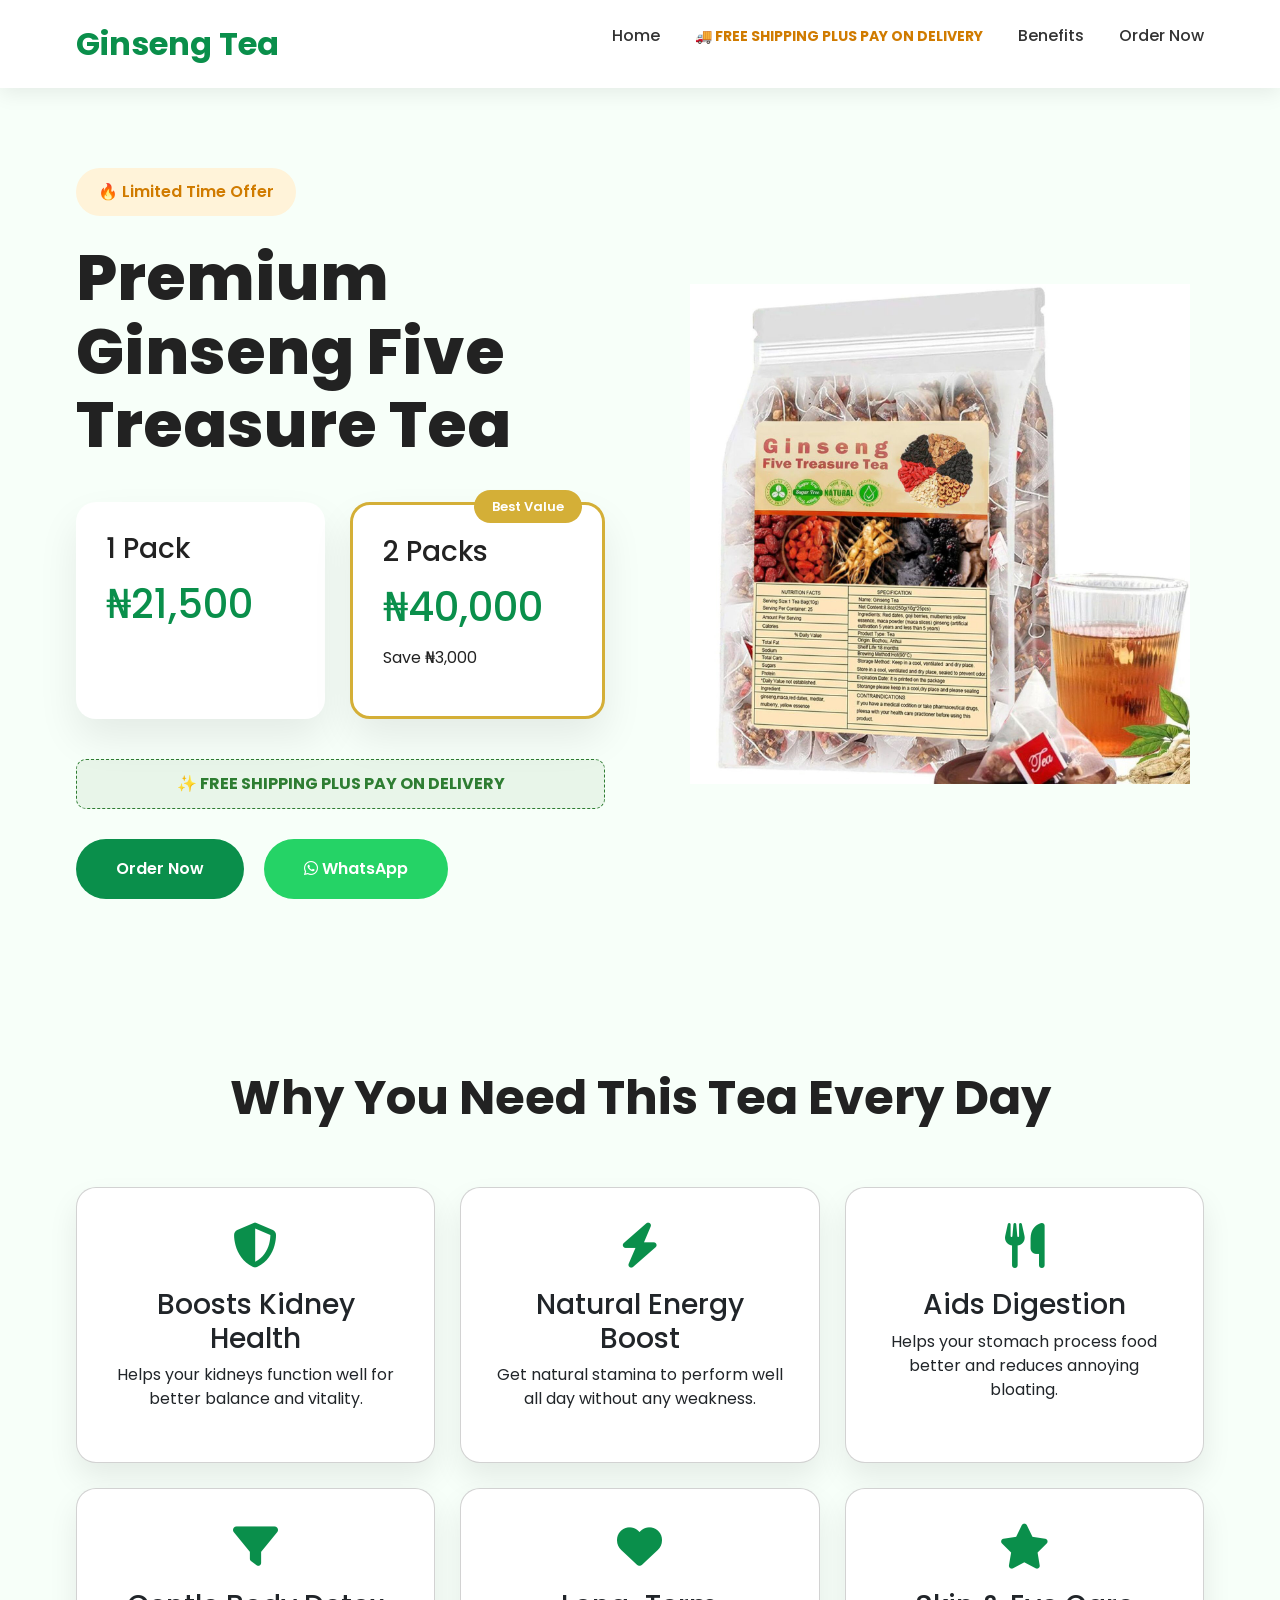
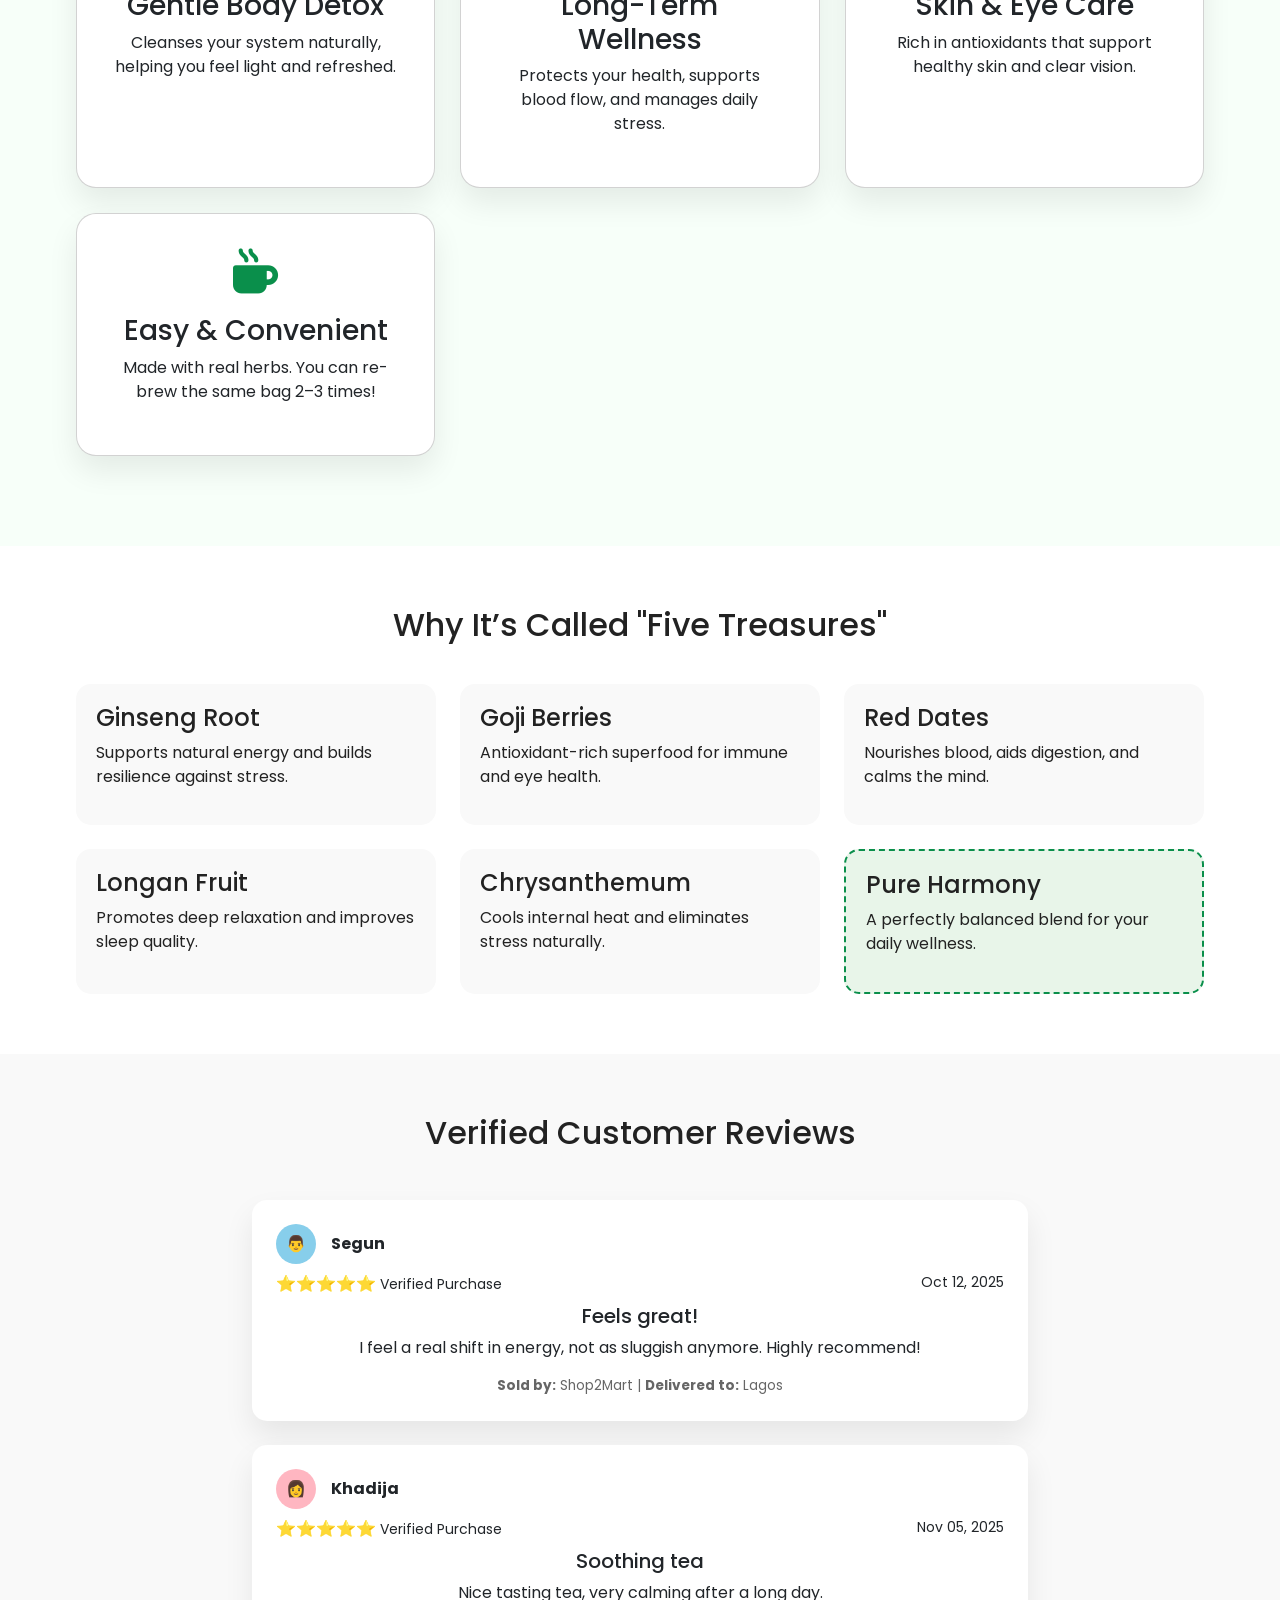
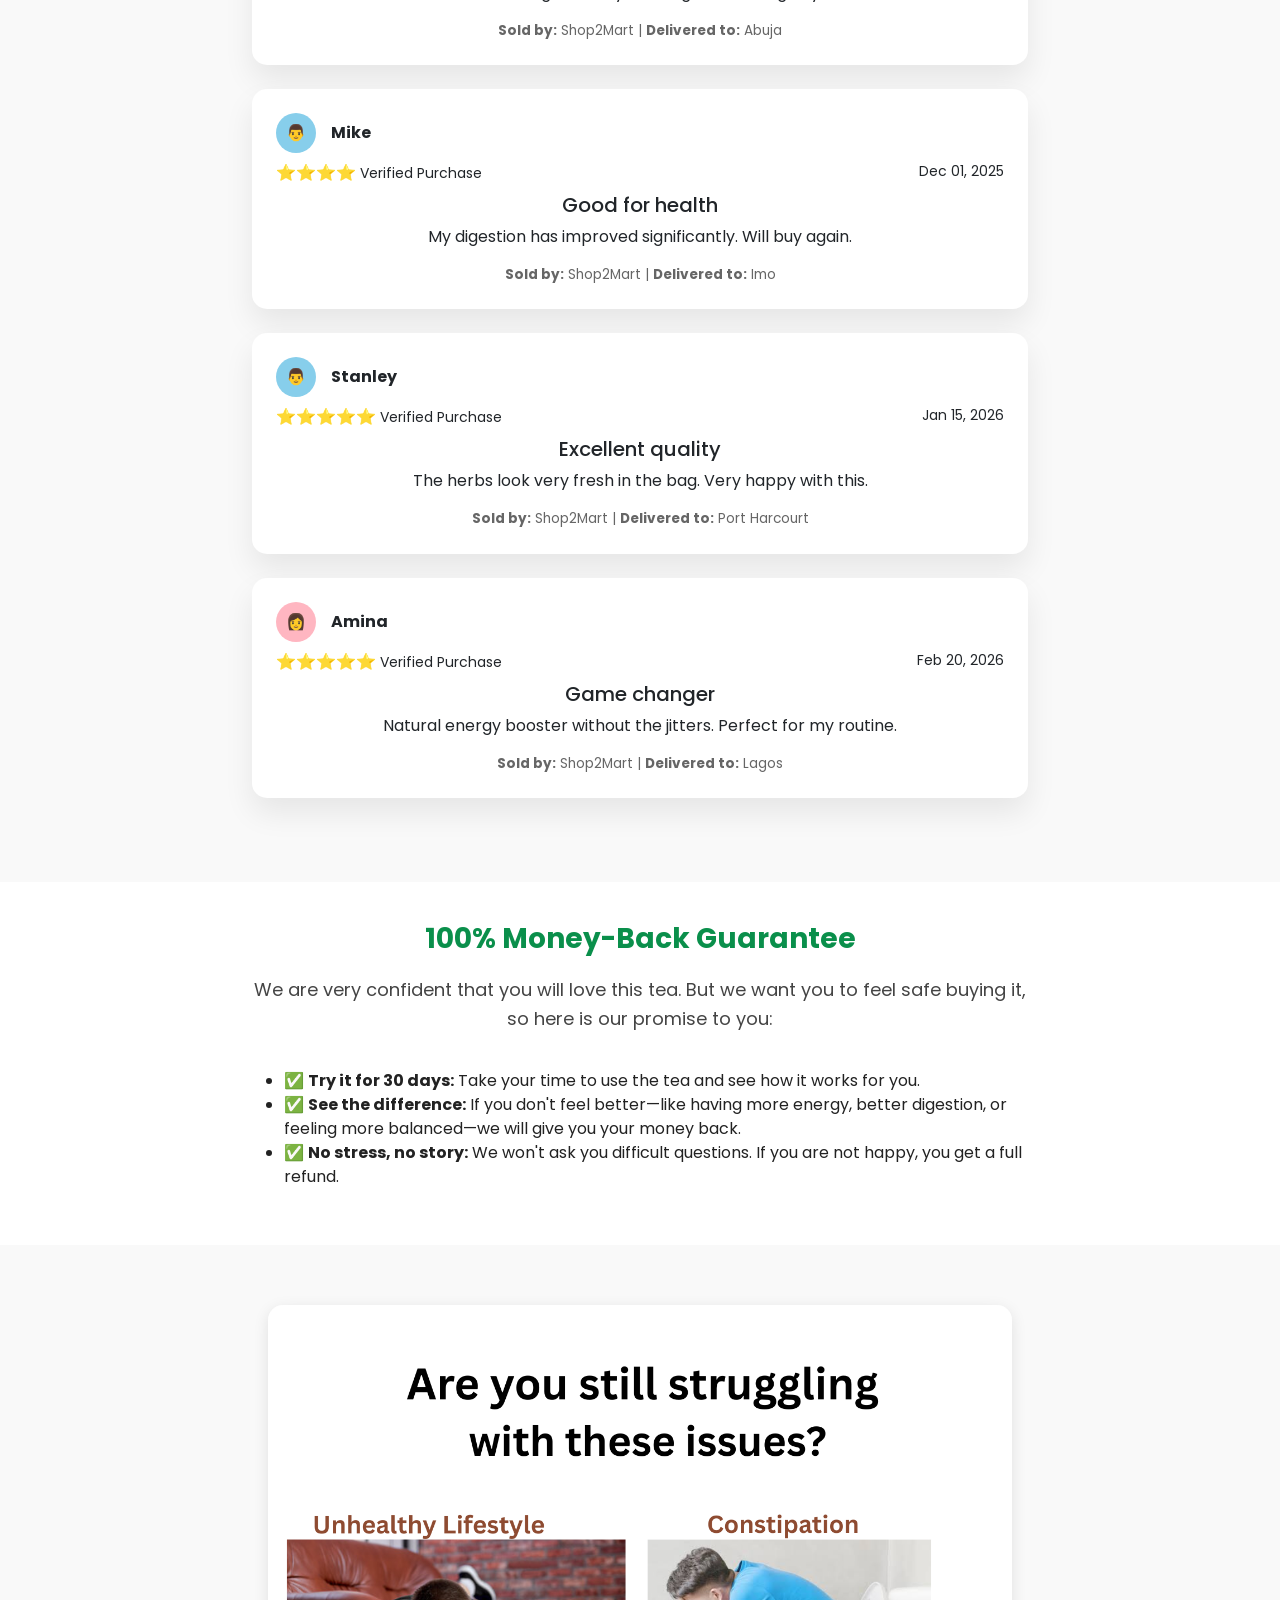
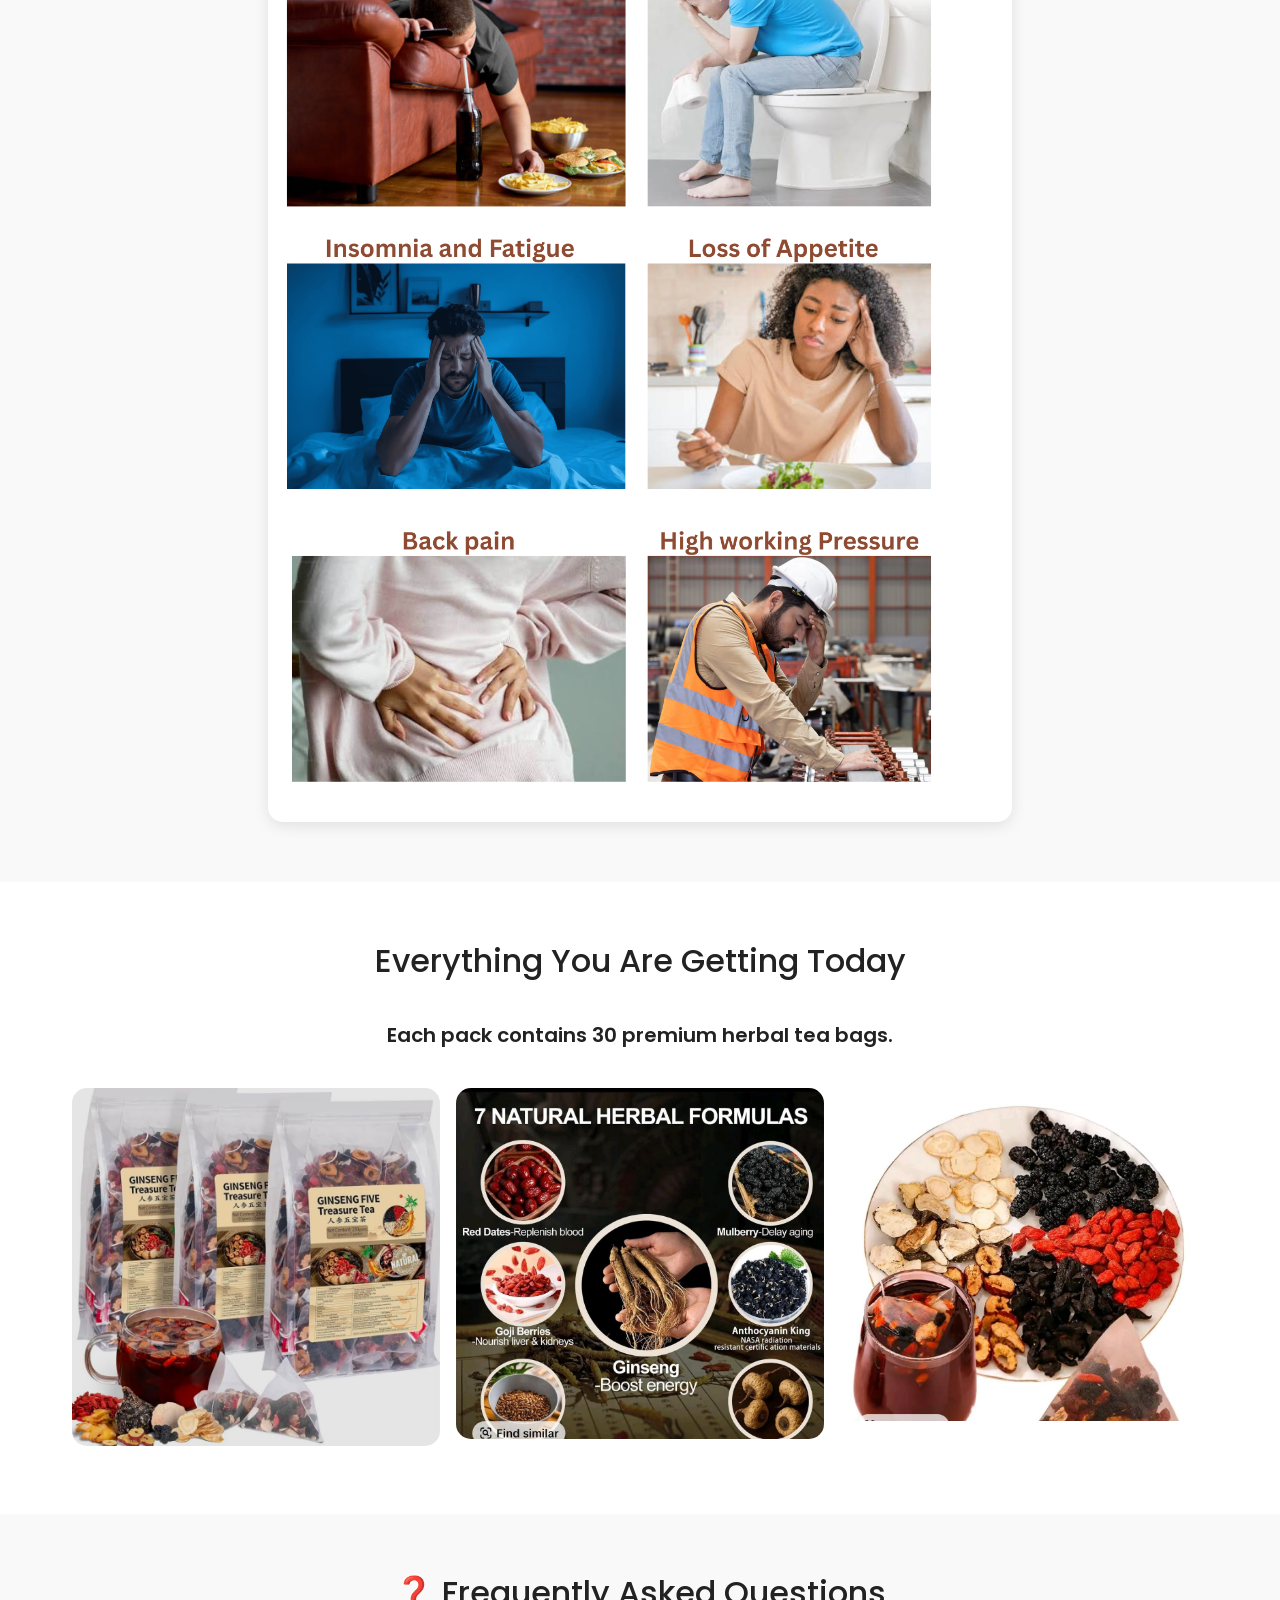
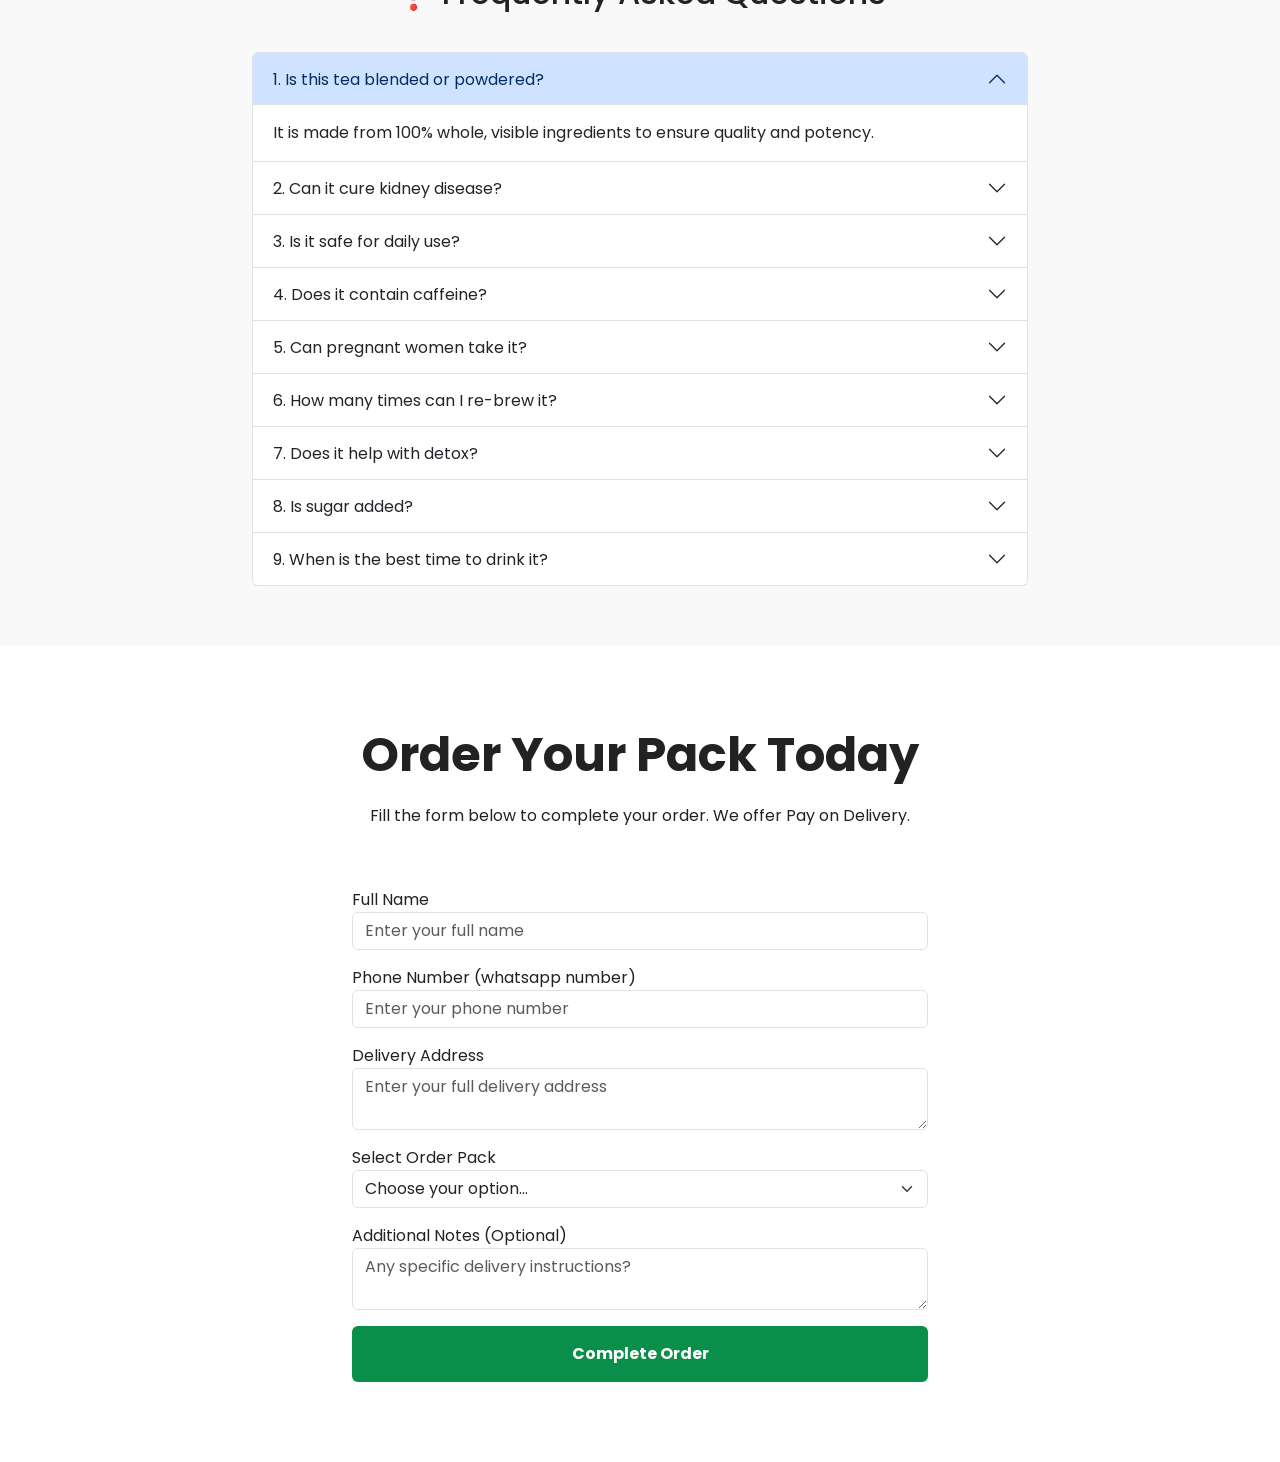
==== index.html @ 86b8d02b "Optimize TikTok Pixel and improve EMQ tracking" ====
<!DOCTYPE html>
<html lang="en">
<head>
    <meta charset="UTF-8">
    <meta name="viewport" content="width=device-width, initial-scale=1.0">
    <title>Ginseng Five Treasure Tea | Daily Wellness</title>
    <link href="https://cdn.jsdelivr.net/npm/bootstrap@5.3.7/dist/css/bootstrap.min.css" rel="stylesheet">
    <link href="https://fonts.googleapis.com/css2?family=Poppins:wght@300;400;500;600;700;800&display=swap" rel="stylesheet">
    <link rel="stylesheet" href="https://cdnjs.cloudflare.com/ajax/libs/font-awesome/6.6.0/css/all.min.css">
    <link rel="stylesheet" href="css/style.css">
    <script src="https://cdn.jsdelivr.net/npm/bootstrap@5.3.7/dist/js/bootstrap.bundle.min.js"></script>

    <!-- Meta Pixel Code -->
    <script>
    !function(f,b,e,v,n,t,s)
    {if(f.fbq)return;n=f.fbq=function(){n.callMethod?
    n.callMethod.apply(n,arguments):n.queue.push(arguments)};
    if(!f._fbq)f._fbq=n;n.push=n;n.loaded=!0;n.version='2.0';
    n.queue=[];t=b.createElement(e);t.async=!0;
    t.src=v;s=b.getElementsByTagName(e)[0];
    s.parentNode.insertBefore(t,s)}(window, document,'script',
    'https://connect.facebook.net/en_US/fbevents.js');
    fbq('init', '4019494565021829');
    fbq('track', 'PageView');
    </script>
    <noscript><img height="1" width="1" style="display:none"
    src="https://www.facebook.com/tr?id=4019494565021829&ev=PageView&noscript=1"
    /></noscript>
    <!-- End Meta Pixel Code -->

    <!-- TikTok Pixel Code Start -->
    <script>
    !function (w, d, t) {
      w.TiktokAnalyticsObject=t;var ttq=w[t]=w[t]||[];ttq.methods=["page","track","identify","instances","debug","on","off","once","ready","alias","group","enableCookie","disableCookie","holdConsent","revokeConsent","grantConsent"],ttq.setAndDefer=function(t,e){t[e]=function(){t.push([e].concat(Array.prototype.slice.call(arguments,0)))}};for(var i=0;i<ttq.methods.length;i++)ttq.setAndDefer(ttq,ttq.methods[i]);ttq.instance=function(t){for(
    var e=ttq._i[t]||[],n=0;n<ttq.methods.length;n++)ttq.setAndDefer(e,ttq.methods[n]);return e},ttq.load=function(e,n){var r="https://analytics.tiktok.com/i18n/pixel/events.js",o=n&&n.partner;ttq._i=ttq._i||{},ttq._i[e]=[],ttq._i[e]._u=r,ttq._t=ttq._t||{},ttq._t[e]=+new Date,ttq._o=ttq._o||{},ttq._o[e]=n||{};n=document.createElement("script")
    ;n.type="text/javascript",n.async=!0,n.src=r+"?sdkid="+e+"&lib="+t;e=document.getElementsByTagName("script")[0];e.parentNode.insertBefore(n,e)};
      ttq.load('D9BUR8JC77UARCKB5O70');
      ttq.page();
    }(window, document, 'ttq');
    </script>
    <!-- TikTok Pixel Code End -->
</head>
<body>

<header>
    <div class="container">
        <nav>
            <a href="#" class="logo">Ginseng Tea</a>
            <ul>
                <li><a href="#">Home</a></li>
                <li class="shipping-nav-item">🚚 FREE SHIPPING PLUS PAY ON DELIVERY</li>
                <li><a href="#benefits">Benefits</a></li>
                <li><a href="#order">Order Now</a></li>
            </ul>
        </nav>
    </div>
</header>

<section class="hero">
    <div class="container">
        <div class="hero-grid">
            <div class="hero-content">
                <div class="offer">🔥 Limited Time Offer</div>
                <h1>Premium Ginseng Five Treasure Tea</h1>
                <div class="price-box">
                    <div class="pack"><h3>1 Pack</h3><h2>₦21,500</h2></div>
                    <div class="pack best"><span>Best Value</span><h3>2 Packs</h3><h2>₦40,000</h2><p>Save ₦3,000</p></div>
                </div>
                <div class="shipping-hero-banner">✨ FREE SHIPPING PLUS PAY ON DELIVERY</div>
                <div class="buttons">
                    <a href="#order">Order Now</a>
                    <a href="https://wa.me/2348067881639"><i class="fab fa-whatsapp"></i> WhatsApp</a>
                </div>
            </div>
            <div class="hero-image">
                <img src="images/ginseng.png" alt="Ginseng Tea">
            </div>
        </div>
    </div>
</section>

<section id="benefits" class="benefits">
    <div class="container">
        <div class="section-title"><h2>Why You Need This Tea Every Day</h2></div>
        <div class="benefit-grid">
            <div class="card"><i class="fas fa-shield-halved"></i><h3>Boosts Kidney Health</h3><p>Helps your kidneys function well for better balance and vitality.</p></div>
            <div class="card"><i class="fas fa-bolt"></i><h3>Natural Energy Boost</h3><p>Get natural stamina to perform well all day without any weakness.</p></div>
            <div class="card"><i class="fas fa-utensils"></i><h3>Aids Digestion</h3><p>Helps your stomach process food better and reduces annoying bloating.</p></div>
            <div class="card"><i class="fas fa-filter"></i><h3>Gentle Body Detox</h3><p>Cleanses your system naturally, helping you feel light and refreshed.</p></div>
            <div class="card"><i class="fas fa-heart"></i><h3>Long-Term Wellness</h3><p>Protects your health, supports blood flow, and manages daily stress.</p></div>
            <div class="card"><i class="fas fa-star"></i><h3>Skin & Eye Care</h3><p>Rich in antioxidants that support healthy skin and clear vision.</p></div>
            <div class="card"><i class="fas fa-mug-hot"></i><h3>Easy & Convenient</h3><p>Made with real herbs. You can re-brew the same bag 2–3 times!</p></div>
        </div>
    </div>
</section>

<section style="padding: 60px 0; background: #fff;">
    <div class="container">
        <h2 class="text-center" style="margin-bottom: 40px;">Why It’s Called "Five Treasures"</h2>
        <div class="row g-4">
            <div class="col-md-4"><div style="background: #f9f9f9; padding: 20px; border-radius: 15px; height: 100%;"><h4>Ginseng Root</h4><p>Supports natural energy and builds resilience against stress.</p></div></div>
            <div class="col-md-4"><div style="background: #f9f9f9; padding: 20px; border-radius: 15px; height: 100%;"><h4>Goji Berries</h4><p>Antioxidant-rich superfood for immune and eye health.</p></div></div>
            <div class="col-md-4"><div style="background: #f9f9f9; padding: 20px; border-radius: 15px; height: 100%;"><h4>Red Dates</h4><p>Nourishes blood, aids digestion, and calms the mind.</p></div></div>
            <div class="col-md-4"><div style="background: #f9f9f9; padding: 20px; border-radius: 15px; height: 100%;"><h4>Longan Fruit</h4><p>Promotes deep relaxation and improves sleep quality.</p></div></div>
            <div class="col-md-4"><div style="background: #f9f9f9; padding: 20px; border-radius: 15px; height: 100%;"><h4>Chrysanthemum</h4><p>Cools internal heat and eliminates stress naturally.</p></div></div>
            <div class="col-md-4"><div style="background: #e8f5e9; padding: 20px; border-radius: 15px; height: 100%; border: 2px dashed #0A8F4B;"><h4>Pure Harmony</h4><p>A perfectly balanced blend for your daily wellness.</p></div></div>
        </div>
    </div>
</section>

<section style="padding: 60px 0; background: #f9f9f9;">
    <div class="container" style="max-width: 800px;">
        <h2 class="text-center mb-5">Verified Customer Reviews</h2>
        <div class="card mb-4 p-4" style="border:none; border-radius: 15px;">
            <div class="d-flex align-items-center mb-2">
                <div style="width: 40px; height: 40px; background: #87CEEB; border-radius: 50%; display: flex; align-items: center; justify-content: center; margin-right: 15px; color: white; font-weight: bold;">👨</div>
                <strong>Segun</strong>
            </div>
            <div class="d-flex justify-content-between">
                <div><strong>⭐⭐⭐⭐⭐</strong> <small>Verified Purchase</small></div>
                <small>Oct 12, 2025</small>
            </div>
            <h5 class="mt-2">Feels great!</h5>
            <p>I feel a real shift in energy, not as sluggish anymore. Highly recommend!</p>
            <div style="font-size: 0.85rem; color: #666;"><strong>Sold by:</strong> Shop2Mart | <strong>Delivered to:</strong> Lagos</div>
        </div>
        <div class="card mb-4 p-4" style="border:none; border-radius: 15px;">
            <div class="d-flex align-items-center mb-2">
                <div style="width: 40px; height: 40px; background: #FFB6C1; border-radius: 50%; display: flex; align-items: center; justify-content: center; margin-right: 15px; color: white; font-weight: bold;">👩</div>
                <strong>Khadija</strong>
            </div>
            <div class="d-flex justify-content-between">
                <div><strong>⭐⭐⭐⭐⭐</strong> <small>Verified Purchase</small></div>
                <small>Nov 05, 2025</small>
            </div>
            <h5 class="mt-2">Soothing tea</h5>
            <p>Nice tasting tea, very calming after a long day.</p>
            <div style="font-size: 0.85rem; color: #666;"><strong>Sold by:</strong> Shop2Mart | <strong>Delivered to:</strong> Abuja</div>
        </div>
        <div class="card mb-4 p-4" style="border:none; border-radius: 15px;">
            <div class="d-flex align-items-center mb-2">
                <div style="width: 40px; height: 40px; background: #87CEEB; border-radius: 50%; display: flex; align-items: center; justify-content: center; margin-right: 15px; color: white; font-weight: bold;">👨</div>
                <strong>Mike</strong>
            </div>
            <div class="d-flex justify-content-between">
                <div><strong>⭐⭐⭐⭐</strong> <small>Verified Purchase</small></div>
                <small>Dec 01, 2025</small>
            </div>
            <h5 class="mt-2">Good for health</h5>
            <p>My digestion has improved significantly. Will buy again.</p>
            <div style="font-size: 0.85rem; color: #666;"><strong>Sold by:</strong> Shop2Mart | <strong>Delivered to:</strong> Imo</div>
        </div>
        <div class="card mb-4 p-4" style="border:none; border-radius: 15px;">
            <div class="d-flex align-items-center mb-2">
                <div style="width: 40px; height: 40px; background: #87CEEB; border-radius: 50%; display: flex; align-items: center; justify-content: center; margin-right: 15px; color: white; font-weight: bold;">👨</div>
                <strong>Stanley</strong>
            </div>
            <div class="d-flex justify-content-between">
                <div><strong>⭐⭐⭐⭐⭐</strong> <small>Verified Purchase</small></div>
                <small>Jan 15, 2026</small>
            </div>
            <h5 class="mt-2">Excellent quality</h5>
            <p>The herbs look very fresh in the bag. Very happy with this.</p>
            <div style="font-size: 0.85rem; color: #666;"><strong>Sold by:</strong> Shop2Mart | <strong>Delivered to:</strong> Port Harcourt</div>
        </div>
        <div class="card mb-4 p-4" style="border:none; border-radius: 15px;">
            <div class="d-flex align-items-center mb-2">
                <div style="width: 40px; height: 40px; background: #FFB6C1; border-radius: 50%; display: flex; align-items: center; justify-content: center; margin-right: 15px; color: white; font-weight: bold;">👩</div>
                <strong>Amina</strong>
            </div>
            <div class="d-flex justify-content-between">
                <div><strong>⭐⭐⭐⭐⭐</strong> <small>Verified Purchase</small></div>
                <small>Feb 20, 2026</small>
            </div>
            <h5 class="mt-2">Game changer</h5>
            <p>Natural energy booster without the jitters. Perfect for my routine.</p>
            <div style="font-size: 0.85rem; color: #666;"><strong>Sold by:</strong> Shop2Mart | <strong>Delivered to:</strong> Lagos</div>
        </div>
    </div>
</section>

<section class="guarantee-section" style="padding: 40px 0; text-align: center; background: #fff;">
    <div class="container" style="max-width: 800px;">
        <h3 style="color: #0A8F4B; font-weight: 700; margin-bottom: 20px;">100% Money-Back Guarantee</h3>
        <p style="font-size: 18px; color: #444; line-height: 1.6;">
            We are very confident that you will love this tea. But we want you to feel safe buying it, so here is our promise to you:
        </p>
        <ul style="text-align: left; display: inline-block; margin-top: 20px;">
            <li>✅ <strong>Try it for 30 days:</strong> Take your time to use the tea and see how it works for you.</li>
            <li>✅ <strong>See the difference:</strong> If you don't feel better—like having more energy, better digestion, or feeling more balanced—we will give you your money back.</li>
            <li>✅ <strong>No stress, no story:</strong> We won't ask you difficult questions. If you are not happy, you get a full refund.</li>
        </ul>
    </div>
</section> 

<section style="padding: 60px 0; background: #f9f9f9; text-align: center;">
    <div class="container">
        <div class="row justify-content-center">
            <div class="col-md-8">
                <img src="images/giseng6.png" alt="Struggling with issues" style="width:100%; border-radius:15px; box-shadow: 0 4px 15px rgba(0,0,0,0.1);">
            </div>
        </div>
    </div>
</section>

<section style="padding: 60px 0; background: #fff; text-align: center;">
    <div class="container">
        <h2 style="margin-bottom: 40px;">Everything You Are Getting Today</h2>
        <p style="font-size: 20px; font-weight: 600; margin-bottom: 30px;">Each pack contains 30 premium herbal tea bags.</p>
        <div class="row">
            <div class="col-md-4 p-2"><img src="images/ginseng3.png" alt="Tea Package 1" style="width:100%; border-radius:15px;"></div>
            <div class="col-md-4 p-2"><img src="images/giseng4.png" alt="Tea Package 2" style="width:100%; border-radius:15px;"></div>
            <div class="col-md-4 p-2"><img src="images/giseng5.png" alt="Tea Package 3" style="width:100%; border-radius:15px;"></div>
        </div>
    </div>
</section>

<section style="padding: 60px 0; background: #f9f9f9;">
    <div class="container" style="max-width: 800px;">
        <h2 class="text-center" style="margin-bottom: 40px;">❓ Frequently Asked Questions</h2>
        <div class="accordion" id="faqAccordion">
            <div class="accordion-item"><h2 class="accordion-header"><button class="accordion-button" type="button" data-bs-toggle="collapse" data-bs-target="#q1">1. Is this tea blended or powdered?</button></h2><div id="q1" class="accordion-collapse collapse show" data-bs-parent="#faqAccordion"><div class="accordion-body">It is made from 100% whole, visible ingredients to ensure quality and potency.</div></div></div>
            <div class="accordion-item"><h2 class="accordion-header"><button class="accordion-button collapsed" type="button" data-bs-toggle="collapse" data-bs-target="#q2">2. Can it cure kidney disease?</button></h2><div id="q2" class="accordion-collapse collapse" data-bs-parent="#faqAccordion"><div class="accordion-body">This tea is a natural wellness supplement to support healthy kidney function. It is not a cure for medical conditions. Please consult your doctor for medical concerns.</div></div></div>
            <div class="accordion-item"><h2 class="accordion-header"><button class="accordion-button collapsed" type="button" data-bs-toggle="collapse" data-bs-target="#q3">3. Is it safe for daily use?</button></h2><div id="q3" class="accordion-collapse collapse" data-bs-parent="#faqAccordion"><div class="accordion-body">Yes, it is formulated with natural herbs and is safe for daily consumption as part of a healthy routine.</div></div></div>
            <div class="accordion-item"><h2 class="accordion-header"><button class="accordion-button collapsed" type="button" data-bs-toggle="collapse" data-bs-target="#q4">4. Does it contain caffeine?</button></h2><div id="q4" class="accordion-collapse collapse" data-bs-parent="#faqAccordion"><div class="accordion-body">No, this is a 100% natural herbal blend and contains zero caffeine.</div></div></div>
            <div class="accordion-item"><h2 class="accordion-header"><button class="accordion-button collapsed" type="button" data-bs-toggle="collapse" data-bs-target="#q5">5. Can pregnant women take it?</button></h2><div id="q5" class="accordion-collapse collapse" data-bs-parent="#faqAccordion"><div class="accordion-body">Please consult your healthcare professional before use if you are pregnant or nursing.</div></div></div>
            <div class="accordion-item"><h2 class="accordion-header"><button class="accordion-button collapsed" type="button" data-bs-toggle="collapse" data-bs-target="#q6">6. How many times can I re-brew it?</button></h2><div id="q6" class="accordion-collapse collapse" data-bs-parent="#faqAccordion"><div class="accordion-body">You can comfortably re-brew the same tea bag 2–3 times per serving.</div></div></div>
            <div class="accordion-item"><h2 class="accordion-header"><button class="accordion-button collapsed" type="button" data-bs-toggle="collapse" data-bs-target="#q7">7. Does it help with detox?</button></h2><div id="q7" class="accordion-collapse collapse" data-bs-parent="#faqAccordion"><div class="accordion-body">Yes, the herbs in this blend support natural body detox pathways and help you feel refreshed.</div></div></div>
            <div class="accordion-item"><h2 class="accordion-header"><button class="accordion-button collapsed" type="button" data-bs-toggle="collapse" data-bs-target="#q8">8. Is sugar added?</button></h2><div id="q8" class="accordion-collapse collapse" data-bs-parent="#faqAccordion"><div class="accordion-body">No sugar or artificial sweeteners are added. It has a natural, mild, and pleasant taste.</div></div></div>
            <div class="accordion-item"><h2 class="accordion-header"><button class="accordion-button collapsed" type="button" data-bs-toggle="collapse" data-bs-target="#q9">9. When is the best time to drink it?</button></h2><div id="q9" class="accordion-collapse collapse" data-bs-parent="#faqAccordion"><div class="accordion-body">The best time to enjoy it is in the morning or afternoon.</div></div></div>
        </div>
    </div>
</section>

<section id="order" class="order-section" style="padding: 80px 0; background: #fff;">
    <div class="container" style="max-width: 600px;">
        <div class="section-title text-center">
            <h2 style="margin-bottom: 20px;">Order Your Pack Today</h2>
            <p>Fill the form below to complete your order. We offer Pay on Delivery.</p>
        </div>
        
        <form id="orderForm" action="https://api.web3forms.com/submit" method="POST">
            <input type="hidden" name="access_key" value="7264bb7e-6a35-4176-93c0-fab304210602">
            
            <div class="mb-3">
                <label>Full Name</label>
                <input type="text" name="name" class="form-control" placeholder="Enter your full name" required>
            </div>
            
            <div class="mb-3">
                <label>Phone Number (whatsapp number)</label>
                <input type="text" name="phone" class="form-control" placeholder="Enter your phone number" required>
            </div>

            <div class="mb-3">
                <label>Delivery Address</label>
                <textarea name="address" class="form-control" rows="2" placeholder="Enter your full delivery address" required></textarea>
            </div>

            <div class="mb-3">
                <label>Select Order Pack</label>
                <select id="order_pack" name="order_pack" class="form-select" required>
                    <option value="" disabled selected>Choose your option...</option>
                    <option value="1 Pack - ₦21,500">1 Pack - ₦21,500</option>
                    <option value="2 Packs - ₦40,000 (Best Value)">2 Packs - ₦40,000 (Best Value)</option>
                </select>
            </div>

            <div class="mb-3">
                <label>Additional Notes (Optional)</label>
                <textarea name="message" class="form-control" rows="2" placeholder="Any specific delivery instructions?"></textarea>
            </div>

            <input type="checkbox" name="botcheck" class="hidden" style="display: none;">
            <button type="submit" class="btn btn-primary w-100 p-3" style="background-color: #0A8F4B; border: none; font-weight: 700;">Complete Order</button>
        </form>
    </div>
</section>
<script>
document.getElementById("orderForm").addEventListener("submit", function (e) {
    // 1. Stop the form from submitting immediately
    e.preventDefault();

    // Capture user input from the form
    const name = document.querySelector('input[name="name"]').value;
    const phone = document.querySelector('input[name="phone"]').value;
    const selectedPack = document.getElementById("order_pack").value;

    let price = selectedPack.includes("2 Packs") ? 40000 : 21500;
    let quantity = selectedPack.includes("2 Packs") ? 2 : 1;

    // 2. Fire the TikTok Pixel event with user info for better EMQ score
    ttq.track('InitiateCheckout', {
        content_id: 'ginseng-five-treasure-tea',
        content_name: 'Ginseng Five Treasure Tea',
        content_type: 'product',
        quantity: quantity,
        value: price,
        currency: 'NGN',
        contents: [{
            content_id: 'ginseng-five-treasure-tea',
            content_name: 'Ginseng Five Treasure Tea',
            quantity: quantity,
            price: price
        }],
        user: {
            phone_number: phone,
            name: name
        }
    });

    // 3. Submit the form after a small delay (500ms)
    setTimeout(() => {
        e.target.submit();
    }, 500);
});
</script>
</body>
</html>
---- css/style.css ----
/* ===========================
GREENLIFE CSS
=========================== */

* {
    margin: 0;
    padding: 0;
    box-sizing: border-box;
}

html {
    scroll-behavior: smooth;
}

body {
    font-family: 'Poppins', sans-serif;
    background: #f7fff9;
    color: #222;
    overflow-x: hidden;
    width: 100%;
}

img {
    max-width: 100%;
    height: auto;
    display: block;
}

.container {
    width: 90%;
    max-width: 1200px;
    margin: auto;
}

a {
    text-decoration: none;
}

/* ===========================
HEADER
=========================== */

header {
    background: #fff;
    position: sticky;
    top: 0;
    z-index: 1000;
    box-shadow: 0 5px 20px rgba(0,0,0,.08);
}

nav {
    display: flex;
    justify-content: space-between;
    align-items: center;
    padding: 20px 0;
}

.logo {
    font-size: 2rem;
    font-weight: 700;
    color: #0A8F4B;
}

nav ul {
    display: flex;
    align-items: center;
    gap: 35px;
    list-style: none;
}

nav ul li a {
    font-weight: 500;
    color: #333;
    transition: .3s;
}

nav ul li a:hover {
    color: #0A8F4B;
}

.nav-btn {
    background: #0A8F4B;
    color: #fff !important;
    padding: 14px 28px;
    border-radius: 40px;
}

.shipping-nav-item {
    color: #d07b00;
    font-weight: 700;
    font-size: 14px;
}

/* ===========================
HERO
=========================== */

.hero {
    padding: 80px 0;
}

.hero-grid {
    display: grid;
    grid-template-columns: 1fr 1fr;
    align-items: center;
    gap: 70px;
}

.offer {
    display: inline-block;
    background: #fff3d9;
    color: #d07b00;
    padding: 12px 22px;
    border-radius: 30px;
    font-weight: 600;
    margin-bottom: 25px;
}

.hero h1 {
    font-size: 4rem;
    font-weight: 800;
    line-height: 1.15;
    margin-bottom: 20px;
}

.price-box {
    display: flex;
    gap: 25px;
    margin: 40px 0;
    flex-wrap: wrap;
}

.pack {
    background: #fff;
    padding: 30px;
    border-radius: 20px;
    box-shadow: 0 20px 40px rgba(0,0,0,.08);
    flex: 1;
    min-width: 220px;
}

.pack h2 {
    font-size: 2.5rem;
    color: #0A8F4B;
    margin: 15px 0;
}

.best {
    border: 3px solid #D4AF37;
    position: relative;
}

.best span {
    position: absolute;
    top: -15px;
    right: 20px;
    background: #D4AF37;
    color: #fff;
    padding: 7px 18px;
    border-radius: 30px;
    font-size: 13px;
    font-weight: 600;
}

.shipping-hero-banner {
    background: #e8f5e9;
    color: #2e7d32;
    padding: 12px;
    border-radius: 10px;
    margin: 15px 0;
    font-weight: 700;
    text-align: center;
    border: 1px dashed #2e7d32;
}

.buttons {
    display: flex;
    gap: 20px;
    margin-top: 30px;
    flex-wrap: wrap;
}

.buttons a:first-child {
    background: #0A8F4B;
    color: #fff;
    padding: 18px 40px;
    border-radius: 40px;
    font-weight: 600;
}

.buttons a:last-child {
    background: #25D366;
    color: #fff;
    padding: 18px 40px;
    border-radius: 40px;
    font-weight: 600;
}

.hero-image {
    display: flex;
    justify-content: center;
}

.hero-image img {
    max-width: 500px;
    width: 100%;
    animation: float 4s ease-in-out infinite;
}

@keyframes float {
    0% { transform: translateY(0); }
    50% { transform: translateY(-18px); }
    100% { transform: translateY(0); }
}

/* ===========================
BENEFITS
=========================== */

.benefits {
    padding: 90px 0;
}

.section-title {
    text-align: center;
    margin-bottom: 60px;
}

.section-title h2 {
    font-size: 3rem;
    font-weight: 700;
}

.benefit-grid {
    display: grid;
    grid-template-columns: repeat(3, 1fr);
    gap: 25px;
}

.card {
    background: #fff;
    padding: 35px;
    border-radius: 20px;
    text-align: center;
    box-shadow: 0 15px 30px rgba(0,0,0,.08);
    transition: .4s;
}

.card:hover {
    transform: translateY(-10px);
}

.card i {
    font-size: 45px;
    color: #0A8F4B;
    margin-bottom: 20px;
}

/* ===========================
REVIEWS & GUARANTEE
=========================== */

#reviews .card {
    border: none;
    height: 100%;
}

.guarantee-section {
    padding: 40px 0;
    text-align: center;
    background: #fff;
}

/* ===========================
RESPONSIVE LAYOUTS
=========================== */

@media(max-width: 992px) {
    .hero-grid { 
        grid-template-columns: 1fr; 
        text-align: center; 
    }
    .hero-image { 
        order: -1; 
        margin-bottom: 40px; 
    }
    .benefit-grid { 
        grid-template-columns: repeat(2, 1fr); 
    }
    nav { 
        flex-direction: column; 
        gap: 15px; 
    }
}

@media(max-width: 768px) {
    .hero {
        padding: 40px 0;
    }
    .hero h1 { 
        font-size: 2.6rem; 
    }
    .benefit-grid { 
        grid-template-columns: 1fr; 
    }
    
    /* Updated to keep navigation visible */
    nav { 
        flex-direction: column; 
        text-align: center; 
        gap: 10px; 
    }
    nav ul { 
        gap: 15px; 
        font-size: 13px; 
        flex-wrap: wrap; 
        justify-content: center;
    }
    
    .price-box {
        flex-direction: column;
        gap: 15px;
    }
    .pack {
        width: 100%;
        min-width: 100%;
    }
    .buttons {
        flex-direction: column;
        gap: 12px;
    }
    .buttons a:first-child, 
    .buttons a:last-child {
        width: 100%;
        text-align: center;
        padding: 16px 20px;
    }
    .section-title h2 {
        font-size: 2.2rem;
    }
}

@media(max-width: 480px) {
    .container {
        width: 92%;
    }
    .hero h1 {
        font-size: 2rem;
    }
    .offer {
        font-size: 14px;
        padding: 10px 18px;
    }
    .pack h2 {
        font-size: 2rem;
    }
    .hero-image img {
        max-width: 100%;
    }
    .card {
        padding: 25px 15px;
    }
}
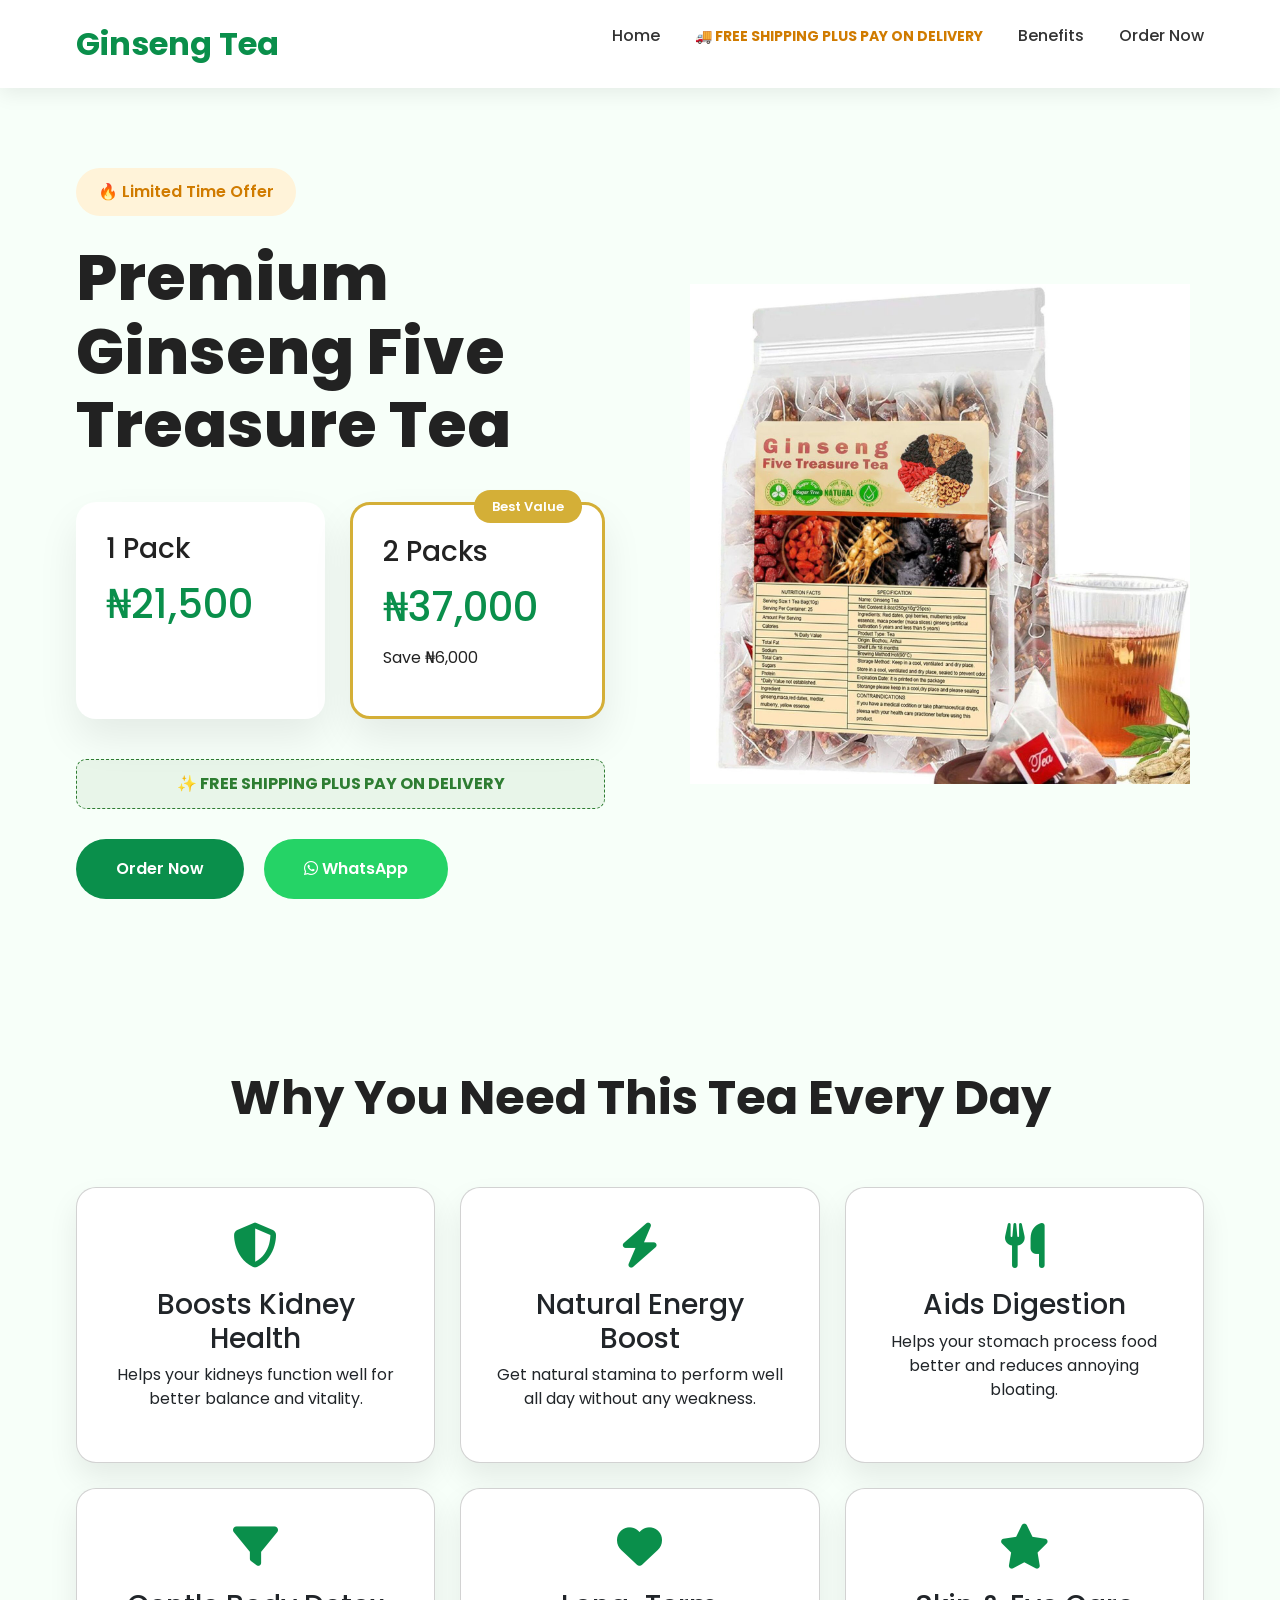
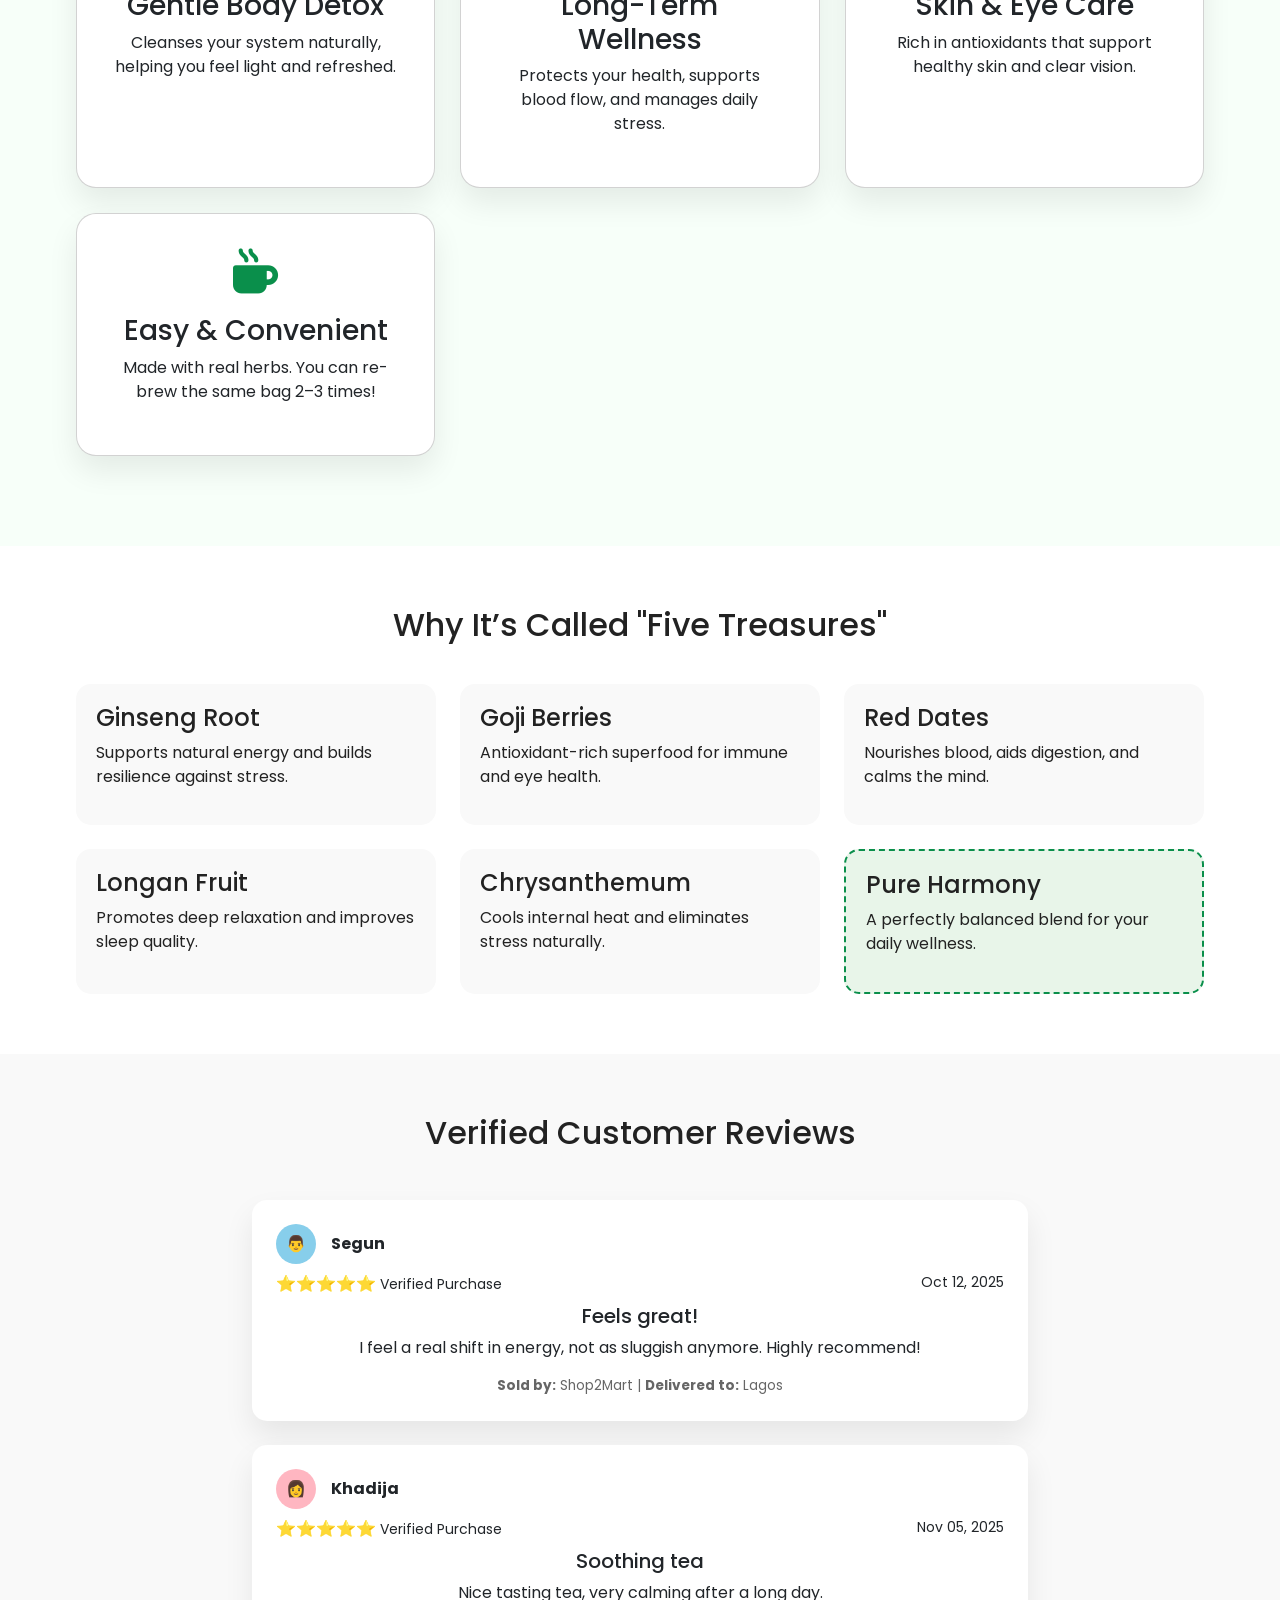
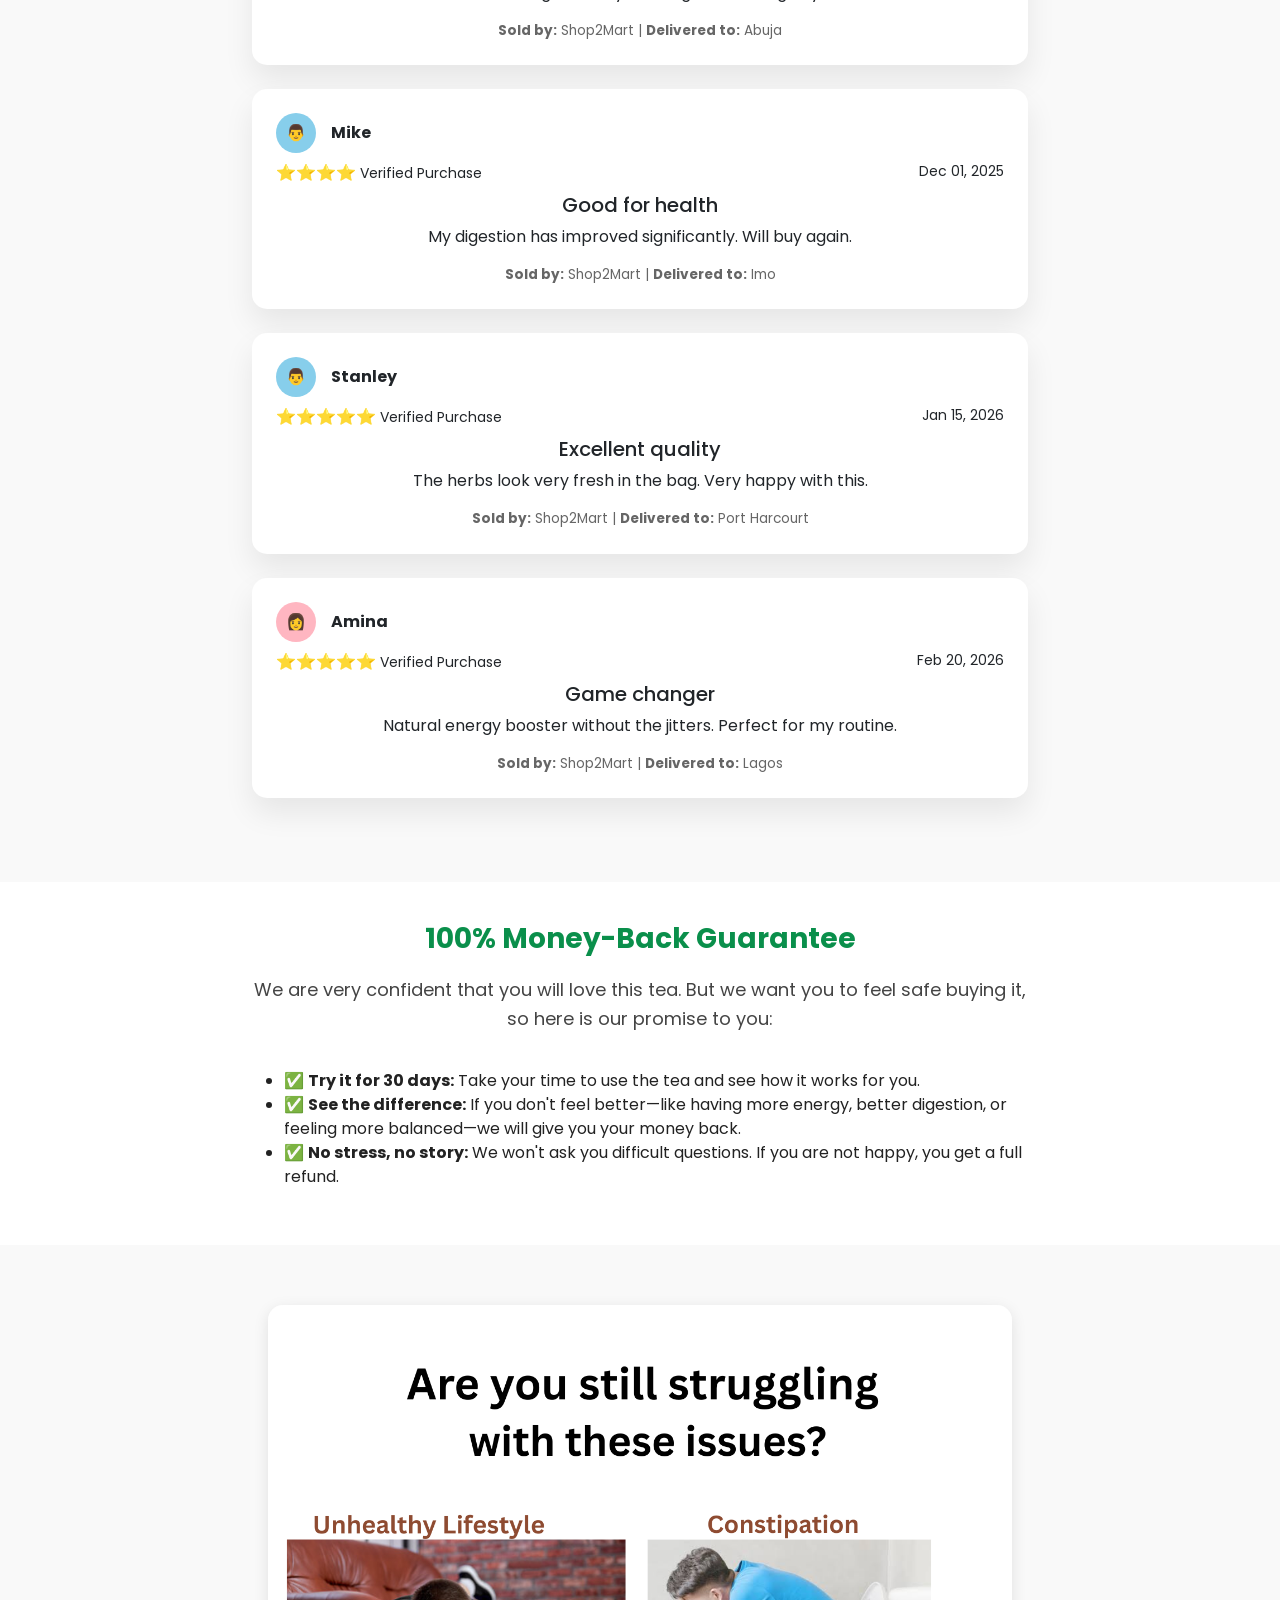
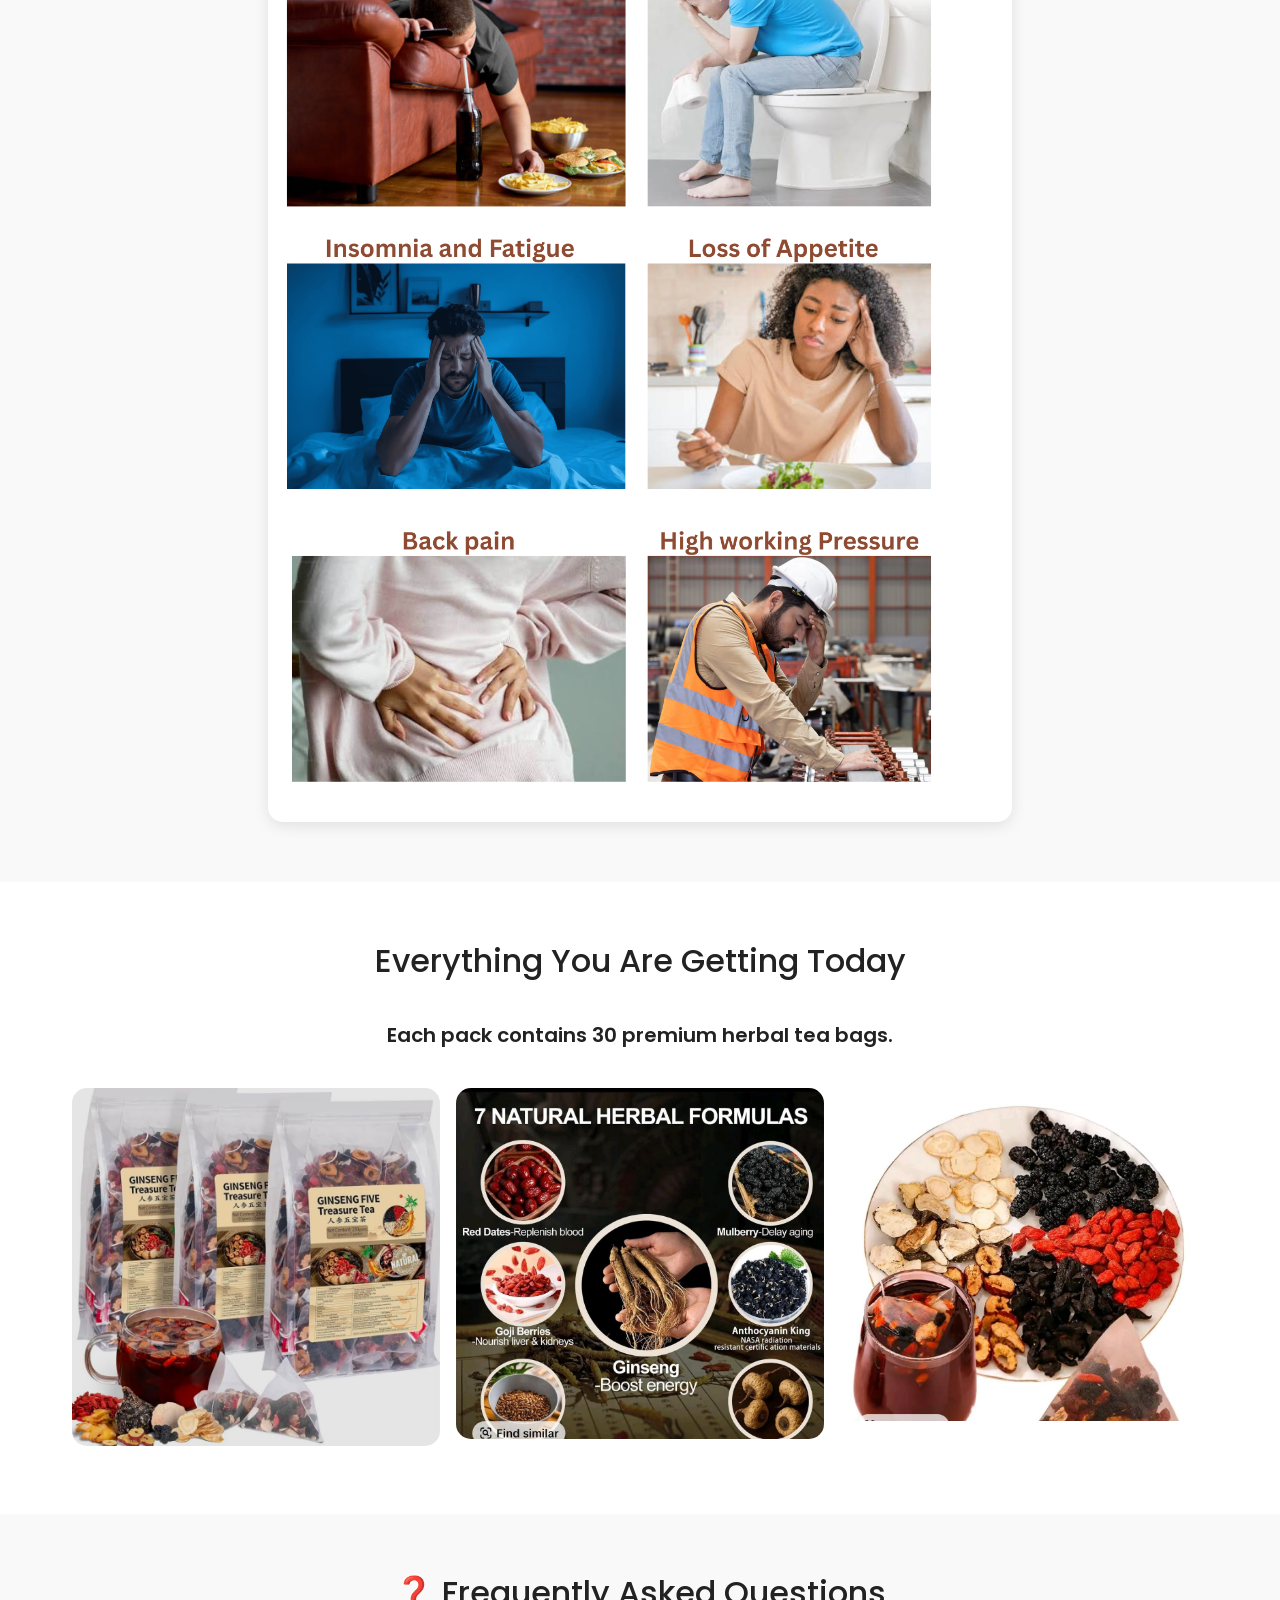
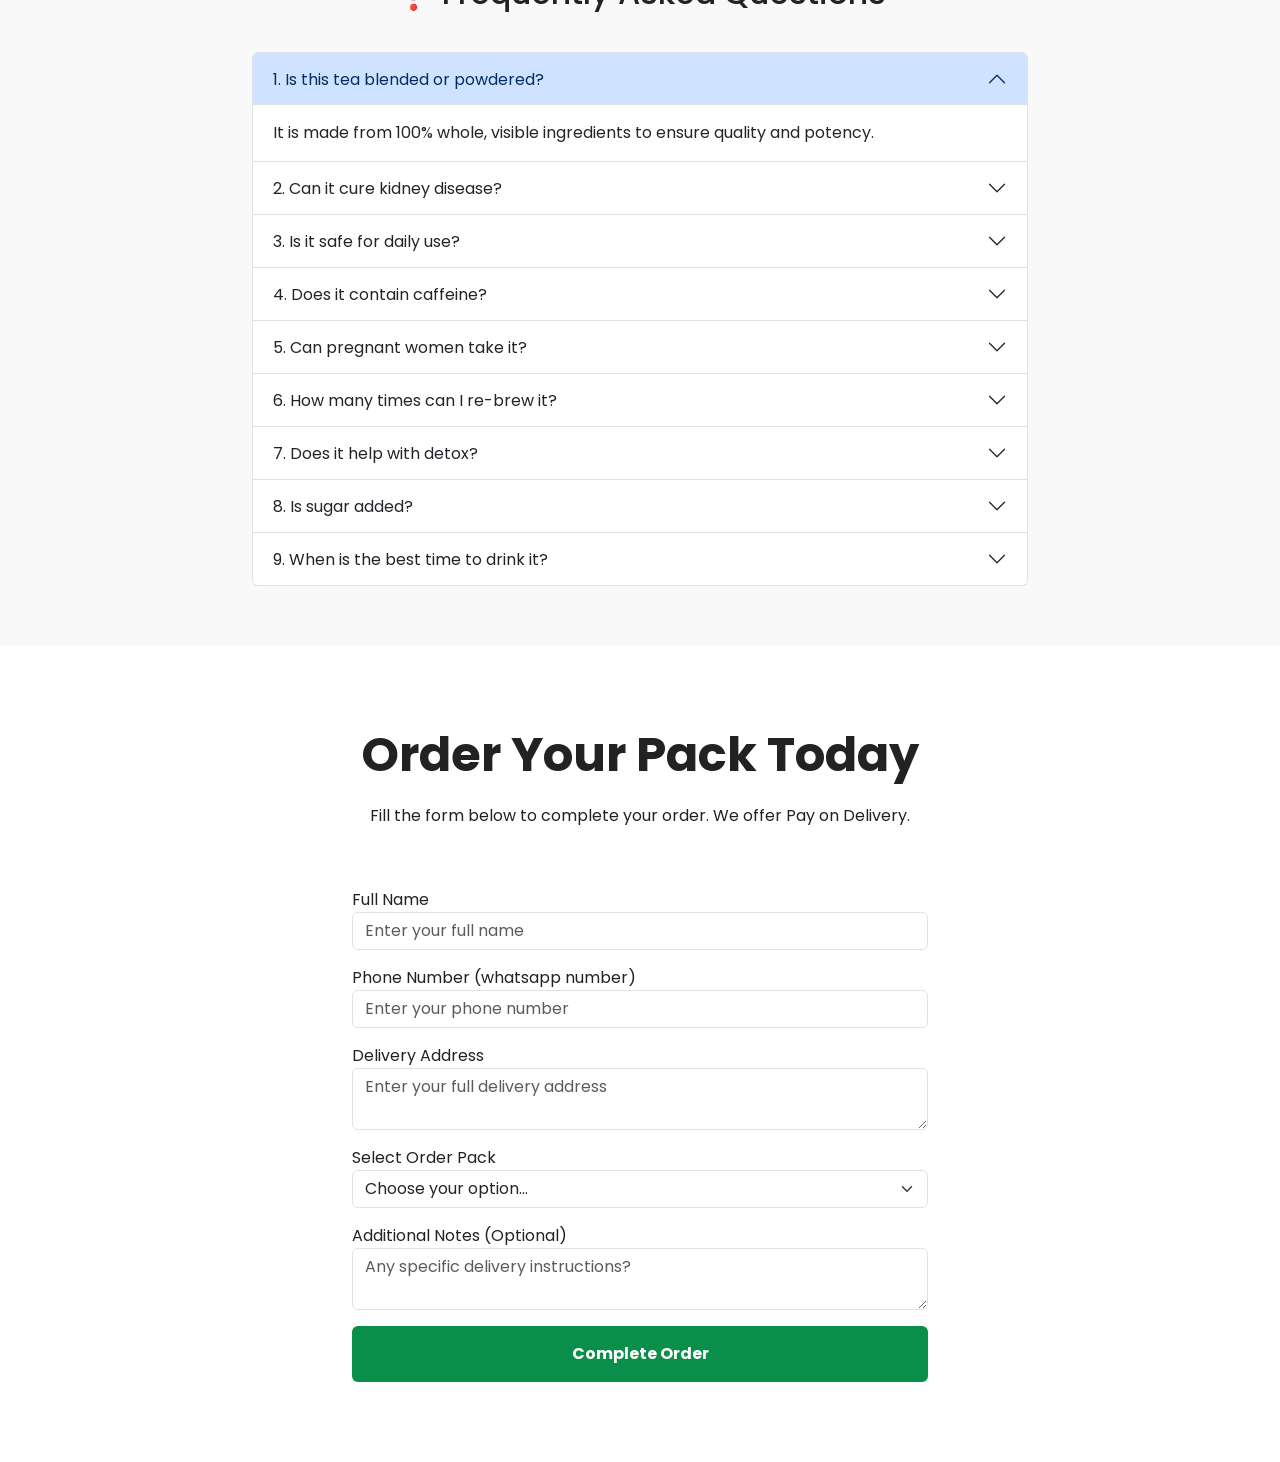
==== commit 5cb4e7b2: "new price for 2 packs" ====
--- a/index.html
+++ b/index.html
@@ -21,6 +21,7 @@
     s.parentNode.insertBefore(t,s)}(window, document,'script',
     'https://connect.facebook.net/en_US/fbevents.js');
     fbq('init', '4019494565021829');
+    fbq('set', 'test_event_code', 'TEST53511');
     fbq('track', 'PageView');
     </script>
     <noscript><img height="1" width="1" style="display:none"
@@ -34,7 +35,7 @@
       w.TiktokAnalyticsObject=t;var ttq=w[t]=w[t]||[];ttq.methods=["page","track","identify","instances","debug","on","off","once","ready","alias","group","enableCookie","disableCookie","holdConsent","revokeConsent","grantConsent"],ttq.setAndDefer=function(t,e){t[e]=function(){t.push([e].concat(Array.prototype.slice.call(arguments,0)))}};for(var i=0;i<ttq.methods.length;i++)ttq.setAndDefer(ttq,ttq.methods[i]);ttq.instance=function(t){for(
     var e=ttq._i[t]||[],n=0;n<ttq.methods.length;n++)ttq.setAndDefer(e,ttq.methods[n]);return e},ttq.load=function(e,n){var r="https://analytics.tiktok.com/i18n/pixel/events.js",o=n&&n.partner;ttq._i=ttq._i||{},ttq._i[e]=[],ttq._i[e]._u=r,ttq._t=ttq._t||{},ttq._t[e]=+new Date,ttq._o=ttq._o||{},ttq._o[e]=n||{};n=document.createElement("script")
     ;n.type="text/javascript",n.async=!0,n.src=r+"?sdkid="+e+"&lib="+t;e=document.getElementsByTagName("script")[0];e.parentNode.insertBefore(n,e)};
-      ttq.load('D9BUR8JC77UARCKB5O70');
+      ttq.load('D9CLNFBC77U7PB56TC70');
       ttq.page();
     }(window, document, 'ttq');
     </script>
@@ -64,7 +65,7 @@
                 <h1>Premium Ginseng Five Treasure Tea</h1>
                 <div class="price-box">
                     <div class="pack"><h3>1 Pack</h3><h2>₦21,500</h2></div>
-                    <div class="pack best"><span>Best Value</span><h3>2 Packs</h3><h2>₦40,000</h2><p>Save ₦3,000</p></div>
+                    <div class="pack best"><span>Best Value</span><h3>2 Packs</h3><h2>₦37,000</h2><p>Save ₦6,000</p></div>
                 </div>
                 <div class="shipping-hero-banner">✨ FREE SHIPPING PLUS PAY ON DELIVERY</div>
                 <div class="buttons">
@@ -241,7 +242,8 @@
         
         <form id="orderForm" action="https://api.web3forms.com/submit" method="POST">
             <input type="hidden" name="access_key" value="7264bb7e-6a35-4176-93c0-fab304210602">
-            
+            <input type="hidden" name="redirect" value="https://www.shop2mart.online/success.html"> 
+
             <div class="mb-3">
                 <label>Full Name</label>
                 <input type="text" name="name" class="form-control" placeholder="Enter your full name" required>
@@ -262,7 +264,7 @@
                 <select id="order_pack" name="order_pack" class="form-select" required>
                     <option value="" disabled selected>Choose your option...</option>
                     <option value="1 Pack - ₦21,500">1 Pack - ₦21,500</option>
-                    <option value="2 Packs - ₦40,000 (Best Value)">2 Packs - ₦40,000 (Best Value)</option>
+                    <option value="2 Packs - ₦37,000 (Best Value)">2 Packs - ₦37,000 (Best Value)</option>
                 </select>
             </div>
 
@@ -281,35 +283,53 @@
     // 1. Stop the form from submitting immediately
     e.preventDefault();
 
-    // Capture user input from the form
+    // 2. Capture data
     const name = document.querySelector('input[name="name"]').value;
     const phone = document.querySelector('input[name="phone"]').value;
     const selectedPack = document.getElementById("order_pack").value;
-
-    let price = selectedPack.includes("2 Packs") ? 40000 : 21500;
+    
+    let price = selectedPack.includes("2 Packs") ? 37000 : 21500;
     let quantity = selectedPack.includes("2 Packs") ? 2 : 1;
 
-    // 2. Fire the TikTok Pixel event with user info for better EMQ score
-    ttq.track('InitiateCheckout', {
-        content_id: 'ginseng-five-treasure-tea',
-        content_name: 'Ginseng Five Treasure Tea',
-        content_type: 'product',
-        quantity: quantity,
-        value: price,
-        currency: 'NGN',
-        contents: [{
-            content_id: 'ginseng-five-treasure-tea',
+    // Clean phone number to E.164 format (+234...)
+    let cleanedPhone = phone.replace(/[^0-9]/g, '');
+    if (cleanedPhone.startsWith('0')) {
+        cleanedPhone = '+234' + cleanedPhone.substring(1);
+    } else if (!cleanedPhone.startsWith('+')) {
+        cleanedPhone = '+' + cleanedPhone;
+    }
+
+    // 3. TikTok Advanced Matching & Tracking
+    if (typeof ttq !== 'undefined') {
+        ttq.identify({
+            "phone_number": cleanedPhone
+        });
+        ttq.track('InitiateCheckout', {
+            "contents": [{
+                "content_id": "ginseng-five-treasure-tea",
+                "content_type": "product",
+                "content_name": "Ginseng Five Treasure Tea",
+                "quantity": parseInt(quantity),
+                "price": parseFloat(price)
+            }],
+            "value": parseFloat(price),
+            "currency": "NGN"
+        });
+    }
+
+    // 4. Meta Pixel Tracking
+    if (typeof fbq !== 'undefined') {
+        fbq('track', 'InitiateCheckout', {
+            value: parseFloat(price),
+            currency: 'NGN',
             content_name: 'Ginseng Five Treasure Tea',
-            quantity: quantity,
-            price: price
-        }],
-        user: {
-            phone_number: phone,
-            name: name
-        }
-    });
-
-    // 3. Submit the form after a small delay (500ms)
+            content_type: 'product',
+            content_ids: ['ginseng-five-treasure-tea'],
+            num_items: parseInt(quantity)
+        });
+    }
+
+    // 5. Submit the form after a short delay
     setTimeout(() => {
         e.target.submit();
     }, 500);
